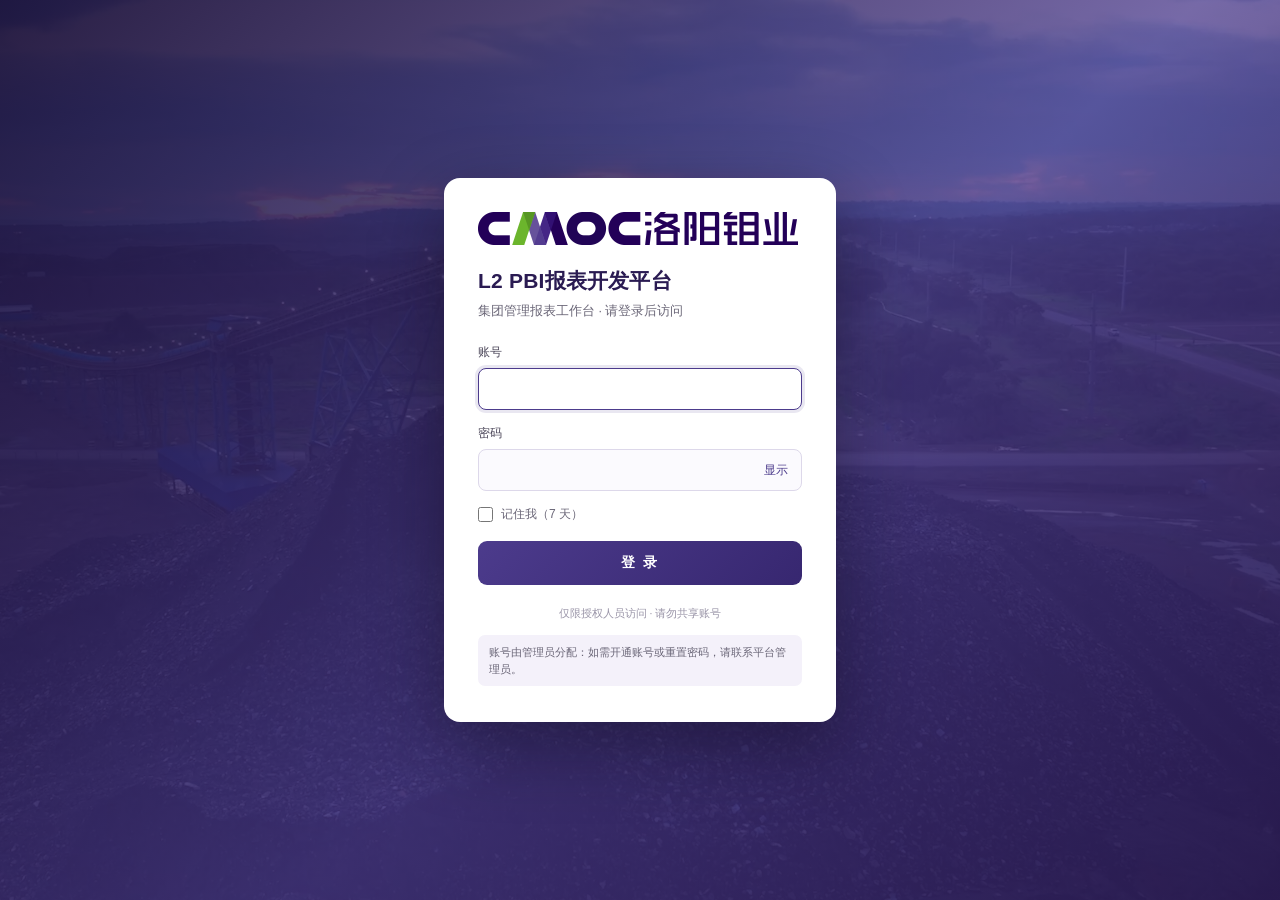
==== index.html @ a8f577a3 "chore: 切换报表工作区并刷新缓存版本" ====
﻿<!DOCTYPE html>
<html lang="zh-CN">
<head>
<meta charset="UTF-8">
<meta name="viewport" content="width=device-width, initial-scale=1.0">
<meta name="description" content="CMOC L2 集团管理报表 · 报表页 / 语义模型 / 指标映射数据平台">
<meta name="robots" content="noindex,nofollow">
<meta http-equiv="Cache-Control" content="no-cache">
<title>CMOC L2 PBI报表开发平台 · 工作台</title>
<script src="assets/auth.config.js?v=20261120a"></script>
<script src="assets/auth-guard.js?v=20261120a"></script>
<link rel="icon" href="data:image/svg+xml,%3Csvg xmlns='http://www.w3.org/2000/svg' viewBox='0 0 32 32'%3E%3Crect width='32' height='32' rx='7' fill='%234C3B8C'/%3E%3Ctext x='16' y='21' text-anchor='middle' font-family='Arial' font-size='13' font-weight='700' fill='white'%3EL2%3C/text%3E%3C/svg%3E">
<link rel="stylesheet" href="assets/style.css?v=20261120a">
</head>
<body>

<div class="shell">
  <aside class="sidebar" id="sidebar">
    <a class="sb-brand" href="#/" aria-label="返回工作台">
      <img class="sb-logo" src="assets/brand/cmoc-logo-white.png" alt="CMOC 洛阳钼业">
      <span class="sb-brand-sub">L2 PBI报表开发平台 · 财经数据中心</span>
    </a>
    <nav class="sb-nav" id="sbNav" aria-label="主导航"></nav>
    <div class="sb-foot">
      <span>02.PBIP · 03.映射</span>
      <span id="buildStamp">构建 —</span>
      <span class="sb-foot-note">纯静态 · 可离线浏览</span>
      <div class="sb-user">
        <span class="sb-user-name" id="currentUser">已登录</span>
        <button class="sb-logout" id="logoutBtn" type="button">退出登录</button>
        <div class="sb-user-links" id="userLinks" hidden>
          <a class="sb-user-link" id="accountLink" href="account.html">修改密码</a>
          <a class="sb-user-link" id="adminLink" href="admin.html" hidden>管理后台</a>
          <a class="sb-user-link" id="consoleLink" href="#" target="_blank" rel="noopener" hidden>账号维护</a>
        </div>
      </div>
    </div>
  </aside>

  <div class="workspace">
    <header class="topbar">
      <button class="icon-btn menu-btn" id="menuBtn" type="button" aria-label="打开导航">☰</button>
      <a class="topbar-brand" href="#/" aria-label="CMOC 洛阳钼业">
        <img src="assets/brand/cmoc-logo.png" alt="CMOC 洛阳钼业">
      </a>
      <div class="topbar-crumb" id="crumb">工作台</div>

      <div class="search" id="searchBox">
        <span class="search-icon" aria-hidden="true">⌕</span>
        <input id="searchInput" type="search" placeholder="搜索报表页、事实表、度量值…" autocomplete="off" aria-label="搜索">
        <kbd>/</kbd>
        <div class="search-results" id="searchResults" role="listbox"></div>
      </div>
    </header>

    <div class="protocol-hint" id="protocolHint" hidden>
      当前以 <b>file://</b> 打开，Power BI 嵌入登录可能失败。请运行 <b>start-service.cmd</b>，通过 <b>http://localhost:8765</b> 打开。
    </div>

    <main id="app"></main>
  </div>
</div>

<aside class="drawer" id="detailDrawer" aria-hidden="true"></aside>
<div class="drawer-backdrop" id="drawerBackdrop"></div>
<div class="mobile-backdrop" id="mobileBackdrop"></div>

<noscript>
  <div style="max-width:720px;margin:40px auto;padding:20px;background:#fff;border:1px solid #DDE4EC;border-radius:12px;font-family:Microsoft YaHei,sans-serif;">
    本工作台依赖 JavaScript 渲染导航与报表页，请在浏览器中启用 JavaScript 后刷新。
  </div>
</noscript>

<script src="assets/data.js?v=20261120a"></script>
<script src="assets/ui-spec.js?v=20261120a"></script>
<script src="assets/auth.js?v=20261120a"></script>
<script src="assets/ask-snapshot.js?v=20261120a"></script>
<script src="assets/chat-index.js?v=20261120a"></script>
<script src="assets/chat.js?v=20261120a"></script>
<script src="assets/app.js?v=20261120a"></script>
</body>
</html>
---- assets/style.css ----
/* CMOC L2 PBI报表开发平台 · 报表页 / 语义模型 / 指标映射工作台 */
:root {
  --sidebar: #2A1B52;
  --sidebar-2: #1B1038;
  --sidebar-text: #CBC5E3;
  --sidebar-muted: #8C82B0;
  --sidebar-line: rgba(255, 255, 255, .10);
  --bg: #F7F6FB;
  --surface: #FFFFFF;
  --primary: #4C3B8C;
  --primary-dark: #372770;
  --primary-soft: #EFEDF8;
  --ink: #1F1B2E;
  --muted: #6B6778;
  --line: #E5E1EF;
  --line-soft: #F0EDF7;
  --accent: #8D6A44;
  --good: #5B8C3A;
  --bad: #B42318;
  --warn: #9A6A1F;
  --radius: 10px;
  --shadow: 0 1px 2px rgba(42, 27, 82, .06), 0 10px 28px rgba(42, 27, 82, .08);
  --font: "Source Han Sans CN", "思源黑体", "Noto Sans SC", "Microsoft YaHei", "微软雅黑", "PingFang SC", sans-serif;
  --mono: ui-monospace, "Cascadia Mono", Consolas, "Courier New", monospace;
  --sidebar-w: 250px;
  --topbar-h: 54px;
  --detail-bar-h: 52px;
}

* { box-sizing: border-box; }
html { scroll-behavior: smooth; }
body {
  margin: 0; background: var(--bg); color: var(--ink);
  font-family: var(--font); font-size: 13.5px; line-height: 1.6;
  font-variant-numeric: tabular-nums; -webkit-font-smoothing: antialiased;
}
a { color: inherit; text-decoration: none; }
button { font: inherit; }
h1, h2, h3, h4, p, ul { margin: 0; }
ul { padding: 0; list-style: none; }
kbd { font-family: var(--mono); font-size: 10px; border: 1px solid currentColor; border-radius: 3px; padding: 0 4px; opacity: .7; }

/* ---------- 外壳 ---------- */
.shell { display: flex; min-height: 100vh; }
.sidebar {
  position: fixed; inset: 0 auto 0 0; z-index: 50;
  display: flex; flex-direction: column; width: var(--sidebar-w);
  background: linear-gradient(180deg, var(--sidebar), var(--sidebar-2));
  color: var(--sidebar-text); border-right: 1px solid rgba(255, 255, 255, .04);
}
.workspace { display: flex; flex-direction: column; flex: 1; min-width: 0; margin-left: var(--sidebar-w); min-height: 100vh; }

.sb-brand { display: flex; align-items: center; gap: 11px; height: 64px; padding: 0 18px; flex: 0 0 auto; border-bottom: 1px solid var(--sidebar-line); }
.sb-mark { display: grid; place-items: center; width: 34px; height: 34px; border-radius: 8px; background: var(--primary); color: #fff; font-size: 14px; font-weight: 800; letter-spacing: .5px; }
.sb-brand-text strong { display: block; font-size: 14.5px; color: #fff; letter-spacing: .5px; line-height: 1.25; }
.sb-brand-text small { display: block; font-size: 10px; color: var(--sidebar-muted); letter-spacing: .4px; }
.sb-nav { flex: 1; overflow-y: auto; padding: 10px 10px 18px; }
.sb-nav::-webkit-scrollbar { width: 6px; }
.sb-nav::-webkit-scrollbar-thumb { background: rgba(255, 255, 255, .12); border-radius: 3px; }

.sb-item { display: flex; align-items: center; gap: 9px; padding: 9px 12px; border-radius: 7px; color: var(--sidebar-text); font-size: 12.5px; transition: background .16s, color .16s; }
.sb-item:hover { background: rgba(255, 255, 255, .06); color: #fff; }
.sb-item.active { background: rgba(15, 108, 189, .22); color: #fff; box-shadow: inset 3px 0 0 #4FA3E8; }
.sb-label { padding: 12px 12px 4px; font-size: 9.5px; letter-spacing: 1.4px; font-weight: 700; color: #526C85; text-transform: uppercase; }
.sb-divider { height: 1px; margin: 12px 10px; background: var(--sidebar-line); }

.sb-group { margin-top: 1px; }
.sb-group-row { display: flex; align-items: center; border-radius: 7px; }
.sb-group-row:hover, .sb-group.open .sb-group-row { background: rgba(255, 255, 255, .05); }
.sb-group-head { display: flex; align-items: center; gap: 8px; flex: 1; min-width: 0; padding: 9px 12px; color: var(--sidebar-text); font-size: 12.5px; }
.sb-group-head:hover { color: #fff; }
.sb-group-head.active { color: #fff; font-weight: 600; }
.sb-group-head.active .sb-name { color: #fff; }
.sb-name { flex: 1; min-width: 0; overflow: hidden; text-overflow: ellipsis; white-space: nowrap; }
.sb-count { font-size: 10px; color: var(--sidebar-muted); background: rgba(255, 255, 255, .07); border-radius: 9px; padding: 0 6px; }
.sb-chev { width: 30px; height: 34px; flex: 0 0 auto; border: 0; background: transparent; color: var(--sidebar-muted); font-size: 15px; line-height: 1; cursor: pointer; border-radius: 5px; transition: transform .18s, color .18s; }
.sb-chev:hover { color: #fff; background: rgba(255, 255, 255, .08); }
.sb-group.open .sb-chev { transform: rotate(90deg); color: #9ED0FF; }
.sb-sub { display: none; padding: 2px 0 6px; }
.sb-group.open .sb-sub { display: block; }
.sb-sub-item { display: block; margin-left: 14px; padding: 6px 10px 6px 12px; border-left: 2px solid transparent; border-radius: 0 5px 5px 0; font-size: 11.5px; color: #8FA8BF; transition: background .16s, color .16s, border-color .16s; }
.sb-sub-item:hover { color: #fff; background: rgba(255, 255, 255, .04); }
.sb-sub-item.active { color: #fff; border-left-color: #4FA3E8; background: rgba(15, 108, 189, .14); }
.sb-foot { flex: 0 0 auto; display: flex; flex-direction: column; gap: 2px; padding: 13px 18px; border-top: 1px solid var(--sidebar-line); font-size: 10px; color: var(--sidebar-muted); }
.sb-foot-note { color: #526C85; }
.sb-user { display: flex; align-items: center; gap: 8px; flex-wrap: wrap; margin-top: 9px; padding-top: 9px; border-top: 1px solid var(--sidebar-line); }
.sb-user-name { flex: 1; min-width: 0; overflow: hidden; text-overflow: ellipsis; white-space: nowrap; color: var(--sidebar-text); font-size: 10.5px; }
.sb-logout { flex: 0 0 auto; border: 1px solid rgba(255, 255, 255, .16); background: transparent; color: var(--sidebar-text); font-size: 10px; padding: 3px 8px; border-radius: 5px; cursor: pointer; }
.sb-logout:hover { background: rgba(255, 255, 255, .08); color: #fff; }
.sb-user-links { display: flex; gap: 6px; width: 100%; margin-top: 6px; }
.sb-user-link { flex: 1; text-align: center; border: 1px solid rgba(255, 255, 255, .16); background: transparent; color: var(--sidebar-text); font-size: 10px; padding: 3px 6px; border-radius: 5px; text-decoration: none; }
.sb-user-link:hover { background: rgba(255, 255, 255, .08); color: #fff; }
.sb-user-links[hidden], .sb-user-link[hidden] { display: none; }

/* ---------- 顶栏 ---------- */
.topbar { position: sticky; top: 0; z-index: 40; display: flex; align-items: center; gap: 14px; height: var(--topbar-h); padding: 0 24px; background: rgba(255, 255, 255, .94); backdrop-filter: blur(10px); border-bottom: 1px solid var(--line); }
.topbar-crumb { display: flex; align-items: center; gap: 7px; min-width: 0; font-size: 12.5px; color: var(--muted); white-space: nowrap; overflow: hidden; text-overflow: ellipsis; }
.topbar-crumb a:hover { color: var(--primary); }
.topbar-crumb .crumb-sep { color: #B9C4D0; }
.topbar-crumb b { color: var(--ink); font-weight: 600; }
.icon-btn { display: inline-flex; align-items: center; justify-content: center; width: 32px; height: 32px; border: 1px solid transparent; border-radius: 7px; background: transparent; color: var(--ink); cursor: pointer; font-size: 15px; }
.icon-btn:hover { background: #F0F4F9; border-color: var(--line); }
.menu-btn { display: none; }

.search { position: relative; width: 320px; flex: 0 1 320px; margin-left: auto; }
.search input { width: 100%; height: 34px; border: 1px solid var(--line); border-radius: 7px; background: #fff; color: var(--ink); padding: 0 34px 0 32px; font-size: 12.5px; outline: none; transition: border-color .16s, box-shadow .16s; }
.search input::placeholder { color: #9AA8B6; }
.search input:focus { border-color: #9DC4E8; box-shadow: 0 0 0 3px rgba(15, 108, 189, .10); }
.search-icon { position: absolute; left: 11px; top: 50%; transform: translateY(-50%); color: #8FA0B2; font-size: 13px; pointer-events: none; }
.search kbd { position: absolute; right: 9px; top: 50%; transform: translateY(-50%); color: #9AA8B6; }
.search-results { position: absolute; top: 40px; left: 0; right: 0; display: none; background: #fff; border: 1px solid var(--line); border-radius: 9px; box-shadow: 0 18px 40px rgba(10, 30, 60, .18); overflow: hidden; z-index: 80; }
.search-results.open { display: block; }
.sr-item { display: flex; align-items: center; gap: 9px; width: 100%; padding: 9px 12px; border: 0; border-bottom: 1px solid var(--line-soft); background: #fff; text-align: left; cursor: pointer; }
.sr-item:last-child { border-bottom: 0; }
.sr-item:hover, .sr-item:focus { background: #F2F7FC; outline: none; }
.sr-item .sr-name { font-size: 12.5px; font-weight: 600; min-width: 0; overflow: hidden; text-overflow: ellipsis; white-space: nowrap; }
.sr-item .sr-kind { margin-left: auto; flex: 0 0 auto; font-size: 10px; color: var(--muted); background: #F3F6FA; border-radius: 3px; padding: 0 5px; }
.sr-empty { padding: 12px; font-size: 12px; color: var(--muted); }

/* ---------- 通用 ---------- */
main { flex: 1; width: 100%; max-width: 1600px; margin: 0 auto; padding: 24px 28px 56px; }
.page-head { display: flex; align-items: flex-end; justify-content: space-between; gap: 20px; flex-wrap: wrap; }
.page-kicker { font-size: 10.5px; letter-spacing: 2px; font-weight: 700; color: var(--primary); }
.page-head h1 { font-size: 26px; letter-spacing: .4px; margin: 6px 0 5px; }
.page-head p { max-width: 820px; color: var(--muted); font-size: 12.5px; }
.head-actions { display: flex; gap: 8px; flex-wrap: wrap; }
.section { margin-top: 28px; }
#model-measures { scroll-margin-top: 92px; }
.section-head { display: flex; align-items: flex-end; justify-content: space-between; gap: 14px; margin-bottom: 12px; }
.section-head h2 { font-size: 16px; letter-spacing: .3px; }
.section-head p { margin-top: 2px; color: var(--muted); font-size: 11.5px; }
.section-link { font-size: 12px; color: var(--primary); font-weight: 600; }
.section-link:hover { text-decoration: underline; }

.btn { display: inline-flex; align-items: center; justify-content: center; gap: 6px; height: 34px; padding: 0 13px; border: 1px solid var(--line); border-radius: 7px; background: #fff; color: var(--ink); font-size: 12.5px; cursor: pointer; transition: border-color .16s, background .16s, color .16s; white-space: nowrap; }
.btn:hover { border-color: #9DC4E8; color: var(--primary); }
.btn.primary { background: var(--primary); border-color: var(--primary); color: #fff; }
.btn.primary:hover { background: var(--primary-dark); border-color: var(--primary-dark); color: #fff; }
.btn.small { height: 28px; padding: 0 10px; font-size: 11.5px; }
.icon-btn:focus-visible, .btn:focus-visible, .seg button:focus-visible, .sb-chev:focus-visible, summary:focus-visible { outline: 2px solid #7FB4E4; outline-offset: 1px; }

.code { display: inline-block; font-family: var(--mono); font-size: 10.5px; font-weight: 700; letter-spacing: .2px; color: var(--primary); background: var(--primary-soft); border-radius: 4px; padding: 1px 7px; white-space: nowrap; }
.chips { display: flex; flex-wrap: wrap; gap: 5px; align-items: center; }
.chip { font-size: 10px; color: #41566B; background: #F3F6FA; border: 1px solid #E3EAF2; border-radius: 4px; padding: 1px 6px; }
.chip.src { background: #EEF7EF; border-color: #CFE5D2; color: #1F6E3A; }
.badges { display: flex; gap: 4px; flex-wrap: wrap; }
.badge { font-size: 9px; font-weight: 700; letter-spacing: .3px; padding: 1px 5px; border-radius: 3px; }
.badge.html { background: #E8F1FA; color: #0F6CBD; }
.badge.pbip { background: #E6F6EE; color: #047857; }
.badge.muted { background: #F3F6FA; color: #5F6B6D; }

.status-dot { display: inline-flex; align-items: center; gap: 5px; max-width: 100%; overflow: hidden; white-space: nowrap; text-overflow: ellipsis; font-size: 10.5px; color: var(--muted); }
.status-dot::before { content: ""; width: 6px; height: 6px; border-radius: 50%; background: #94A3B8; flex: 0 0 auto; }
.status-dot.st-real::before { background: var(--good); }
.status-dot.st-empty::before { background: #94A3B8; }
.hint { margin-top: 14px; padding: 9px 13px; font-size: 11.5px; color: #7A5C00; background: #FFF8EC; border: 1px solid #F0DFC0; border-radius: 8px; }
.protocol-hint { padding: 8px 24px; font-size: 11.5px; color: #7A5C00; background: #FFF8EC; border-bottom: 1px solid #F0DFC0; }
.protocol-hint[hidden] { display: none; }
.empty-state { padding: 60px 20px; text-align: center; color: var(--muted); }
.empty-state a { color: var(--primary); font-weight: 600; }

/* ---------- 首页 ---------- */
.hero-report { position: relative; display: flex; align-items: flex-end; min-height: 264px; margin-top: 18px; border-radius: 14px; overflow: hidden; background: #0B1F33; box-shadow: var(--shadow); }
.hero-bg { position: absolute; inset: 0; width: 100%; height: 100%; object-fit: cover; object-position: center top; filter: blur(1px) saturate(.85); transform: scale(1.02); }
.hero-overlay { position: absolute; inset: 0; background: linear-gradient(90deg, rgba(8, 26, 45, .97) 0%, rgba(8, 26, 45, .90) 46%, rgba(8, 26, 45, .60) 100%); }
.hero-inner { position: relative; z-index: 1; max-width: 760px; padding: 28px 30px; color: #fff; }
.hero-inner .page-kicker { color: #9ED0FF; }
.hero-inner h1 { font-size: 34px; letter-spacing: .5px; margin: 8px 0 6px; }
.hero-inner p { font-size: 12.5px; color: #CFE2F5; }
.hero-actions { display: flex; gap: 8px; margin-top: 16px; flex-wrap: wrap; }
.hero-actions .btn { background: rgba(255, 255, 255, .10); border-color: rgba(255, 255, 255, .26); color: #fff; }
.hero-actions .btn:hover { background: rgba(255, 255, 255, .18); color: #fff; }
.hero-actions .btn.primary { background: var(--primary); border-color: var(--primary); }
.hero-meta { position: relative; z-index: 1; margin-left: auto; padding: 0 30px 26px; color: #A9C9E8; font-size: 11px; text-align: right; line-height: 1.9; }

.kpi-strip { display: grid; grid-template-columns: repeat(4, 1fr); gap: 12px; margin-top: 18px; }
.kpi-card { display: flex; align-items: baseline; gap: 9px; padding: 14px 16px; background: #fff; border: 1px solid var(--line); border-radius: var(--radius); }
.kpi-card b { font-size: 26px; line-height: 1; letter-spacing: .3px; }
.kpi-card span { font-size: 11.5px; color: var(--muted); }
.kpi-card small { margin-left: auto; font-size: 10px; color: #9AA8B6; }

.group-block { margin-top: 18px; }
.group-block h3 { display: flex; align-items: baseline; gap: 8px; font-size: 13px; margin-bottom: 10px; }
.group-block h3 span { font-size: 10.5px; color: var(--muted); font-weight: 400; }
.report-grid { display: grid; grid-template-columns: repeat(4, 1fr); gap: 12px; }
.report-card { display: flex; flex-direction: column; overflow: hidden; background: #fff; border: 1px solid var(--line); border-radius: 11px; transition: transform .18s, box-shadow .18s, border-color .18s; }
.report-card:hover { transform: translateY(-2px); box-shadow: var(--shadow); border-color: #9DC4E8; }
.rc-thumb { position: relative; aspect-ratio: 16 / 9; overflow: hidden; background: #EEF2F7; border-bottom: 1px solid var(--line-soft); }
.rc-thumb img { display: block; width: 100%; height: 100%; object-fit: cover; object-position: top center; }
.rc-badge { position: absolute; right: 8px; bottom: 8px; padding: 1px 6px; font-size: 9.5px; color: #fff; background: rgba(11, 31, 51, .78); border-radius: 4px; }
.rc-badge.svc { left: 8px; right: auto; background: rgba(15, 108, 189, .92); }
.rc-badge.pbip { left: 8px; right: auto; background: rgba(95, 107, 109, .85); }

/* 有在线报表的页面：不再截图，用在线入口卡代替缩略图 */
.rc-thumb.is-online {
  position: relative;
  background: radial-gradient(120% 150% at 18% 0%, #5B4A9E 0%, #3A2A70 48%, #241A45 100%);
}
.rc-thumb.is-online::before {
  content: ""; position: absolute; inset: 0; pointer-events: none;
  background-image:
    linear-gradient(rgba(255, 255, 255, .055) 1px, transparent 1px),
    linear-gradient(90deg, rgba(255, 255, 255, .055) 1px, transparent 1px);
  background-size: 26px 26px;
}
.rc-online {
  position: relative; z-index: 1; height: 100%; padding: 8px;
  display: flex; flex-direction: column; align-items: center; justify-content: center; gap: 5px;
  color: #fff; text-align: center;
}
.rc-online-icon {
  width: 34px; height: 34px; margin-bottom: 1px;
  display: grid; place-items: center; border-radius: 50%;
  font-size: 13px; line-height: 1; color: #B9E28C;
  background: rgba(131, 181, 82, .16);
  border: 1px solid rgba(131, 181, 82, .55);
  box-shadow: 0 0 0 6px rgba(131, 181, 82, .06);
}
.rc-online b { font-size: 12.5px; font-weight: 600; letter-spacing: .1em; }
.rc-online small { font-size: 9.5px; letter-spacing: .08em; color: rgba(255, 255, 255, .62); }
.report-card.is-online:hover { border-color: #8E7BCB; }
.rc-body { padding: 11px 13px 13px; }
.rc-body h3 { font-size: 13.5px; line-height: 1.4; margin: 5px 0 4px; }
.rc-meta { font-size: 10.5px; color: var(--muted); }

.two-col { display: grid; grid-template-columns: 1.25fr 1fr; gap: 14px; margin-top: 14px; }
.two-col > * { min-width: 0; }
.panel { padding: 16px 18px; background: #fff; border: 1px solid var(--line); border-radius: 12px; }
.panel h3 { margin-bottom: 8px; font-size: 12px; letter-spacing: .8px; color: var(--muted); }
.mini-list { display: flex; flex-direction: column; }
.mini-row { display: flex; align-items: center; gap: 9px; padding: 7px 0; border-bottom: 1px dashed var(--line-soft); font-size: 12px; }
.mini-row:last-child { border-bottom: 0; }
.mini-row:hover { color: var(--primary); }
.mini-name { flex: 1; min-width: 0; overflow: hidden; text-overflow: ellipsis; white-space: nowrap; }
.mini-arrow { color: #B9C4D0; }

/* ---------- 报表页详情 ---------- */
main.detail-mode { padding: 0; max-width: none; height: calc(100vh - var(--topbar-h)); display: flex; flex-direction: column; overflow: hidden; }
.detail-bar { display: flex; align-items: center; gap: 12px; flex: 0 0 auto; padding: 9px 16px; background: #fff; border-bottom: 1px solid var(--line); flex-wrap: wrap; }
.db-back { display: inline-flex; align-items: center; justify-content: center; width: 30px; height: 30px; border: 1px solid var(--line); border-radius: 7px; background: #fff; color: var(--ink); cursor: pointer; font-size: 14px; }
.db-back:hover { border-color: #9DC4E8; color: var(--primary); }
.db-title { display: flex; align-items: center; gap: 9px; min-width: 0; flex-wrap: wrap; }
.db-title h1 { font-size: 16px; letter-spacing: .2px; white-space: nowrap; }
.db-meta { display: flex; align-items: center; gap: 6px; font-size: 10.5px; color: var(--muted); }
.db-meta .sep { color: #C9D4E0; }
.db-actions { display: flex; align-items: center; gap: 7px; margin-left: auto; flex-wrap: wrap; }
.seg { display: flex; padding: 2px; background: #EDF1F6; border-radius: 6px; }
.seg button { border: 0; background: transparent; padding: 4px 11px; font-size: 11.5px; color: var(--muted); border-radius: 4px; cursor: pointer; }
.seg button.on { background: #fff; color: var(--primary); font-weight: 700; box-shadow: 0 1px 2px rgba(0, 0, 0, .08); }
.report-view { flex: 1; min-height: 0; overflow: auto; padding: 18px; background: #DCE3EB; display: flex; align-items: flex-start; justify-content: center; position: relative; }
.report-shot { display: block; max-width: 100%; height: auto; background: #fff; border-radius: 3px; box-shadow: 0 10px 34px rgba(10, 30, 60, .20); }
.report-note { padding: 40px; color: var(--muted); text-align: center; }
.service-frame { display: block; width: 100%; height: 100%; border: 0; background: #fff; }
.report-view.service-mode { display: block; padding: 0; background: #0B1F33; }
.report-view.service-mode .report-shot { display: none; }
.report-view:not(.service-mode) .service-frame { display: none; }
.report-loading { position: absolute; inset: 0; z-index: 2; display: flex; flex-direction: column; align-items: center; justify-content: center; gap: 9px; padding: 20px; background: var(--bg); color: var(--muted); font-size: 12.5px; text-align: center; }
.report-loading b { color: var(--ink); font-size: 13.5px; }
.spinner { width: 26px; height: 26px; border: 2.5px solid var(--line); border-top-color: var(--primary); border-radius: 50%; animation: l2spin .8s linear infinite; }
@keyframes l2spin { to { transform: rotate(360deg); } }
.report-timeout { position: absolute; z-index: 3; left: 50%; top: 16px; transform: translateX(-50%); display: flex; align-items: center; gap: 10px; max-width: calc(100% - 32px); padding: 9px 12px; background: #fff; border: 1px solid var(--line); border-radius: 10px; box-shadow: var(--shadow); color: var(--muted); font-size: 11.5px; }
.report-timeout b { color: var(--ink); white-space: nowrap; }
.report-timeout span { line-height: 1.45; }
.report-help {
  position: absolute; z-index: 4; top: 16px; right: 16px; width: min(470px, calc(100% - 32px));
  max-height: calc(100% - 32px); overflow: auto; padding: 14px 16px;
  background: #fff; border: 1px solid var(--line); border-radius: 12px;
  box-shadow: 0 18px 44px rgba(10, 30, 60, .22); font-size: 12px; line-height: 1.75; color: #33415C;
}
.report-help-head { display: flex; align-items: center; justify-content: space-between; gap: 10px; margin-bottom: 6px; }
.report-help-head b { font-size: 13px; color: var(--ink); }
.report-help-list { margin: 0; padding-left: 18px; list-style: decimal; }
.report-help-list li { margin-bottom: 6px; }
.report-help code { font-family: var(--mono); font-size: 10.5px; background: var(--primary-soft); border-radius: 4px; padding: 1px 5px; word-break: break-all; }
.report-help-foot { margin-top: 10px; padding-top: 8px; border-top: 1px solid var(--line-soft); font-size: 11px; color: var(--muted); }
.btn.on { border-color: var(--primary); color: var(--primary); background: var(--primary-soft); }
[hidden] { display: none !important; }

/* ---------- 语义模型 ---------- */
.model-summary { display: grid; grid-template-columns: repeat(4, 1fr); gap: 12px; margin-top: 14px; }
.ms-card { padding: 14px 16px; background: #fff; border: 1px solid var(--line); border-radius: 10px; }
.ms-card b { display: block; font-size: 24px; line-height: 1.15; }
.ms-card span { font-size: 11px; color: var(--muted); }
.list-card { margin-top: 14px; background: #fff; border: 1px solid var(--line); border-radius: 12px; overflow: hidden; }
.list-head { display: grid; align-items: center; gap: 12px; padding: 9px 16px; grid-template-columns: 86px minmax(200px, 1.7fr) 64px 64px 130px 56px 18px; background: #F8FAFD; border-bottom: 1px solid var(--line); font-size: 10px; letter-spacing: .7px; color: var(--muted); }
.model-row { display: grid; align-items: center; gap: 12px; padding: 9px 16px; grid-template-columns: 86px minmax(200px, 1.7fr) 64px 64px 130px 56px 18px; border-bottom: 1px solid var(--line-soft); font-size: 12.5px; transition: background .14s; }
.model-row:last-child { border-bottom: 0; }
.model-row:hover { background: #F5F9FD; }
.mr-code { font-family: var(--mono); font-size: 10.5px; font-weight: 700; color: var(--primary); }
.mr-name { font-weight: 600; min-width: 0; overflow: hidden; text-overflow: ellipsis; white-space: nowrap; }
.mr-num { font-size: 11px; color: var(--muted); text-align: right; }
.mr-src, .mr-pages { font-size: 10.5px; color: var(--muted); }
.mr-arrow { color: #B9C4D0; text-align: right; }
.model-row:hover .mr-arrow { color: var(--primary); }

.table-wrap { overflow-x: auto; margin-top: 12px; border: 1px solid var(--line); border-radius: 10px; background: #fff; }
.data-table { width: 100%; border-collapse: collapse; font-size: 12px; }
.data-table th { padding: 8px 10px; text-align: left; white-space: nowrap; background: #F8FAFD; color: var(--muted); font-size: 10px; letter-spacing: .5px; border-bottom: 1px solid var(--line); }
.data-table td { padding: 7px 10px; border-bottom: 1px solid var(--line-soft); vertical-align: top; }
.data-table tr:last-child td { border-bottom: 0; }
.data-table .mono { font-family: var(--mono); font-size: 10.5px; }
.data-table .muted { color: var(--muted); }

/* 加工过程：摘要 + 折叠 M 代码 */
.process-grid { display: grid; grid-template-columns: 1fr 1.15fr; align-items: start; gap: 14px; margin-top: 12px; }
.process-card { padding: 15px 17px; background: #fff; border: 1px solid var(--line); border-radius: 11px; }
.process-card h3 { font-size: 12px; letter-spacing: .6px; color: var(--muted); margin-bottom: 10px; }
.process-card h3.process-sub { margin-top: 14px; }
.process-meta { display: grid; grid-template-columns: auto 1fr; gap: 6px 12px; font-size: 12px; }
.process-meta dt { color: var(--muted); white-space: nowrap; }
.process-meta dd { color: var(--ink); word-break: break-word; }
.process-notes, .process-steps { margin: 0; padding-left: 18px; font-size: 12px; line-height: 1.65; color: #3D4653; }
.process-notes li, .process-steps li { margin-bottom: 4px; }
.process-notes { margin-top: 10px; }
.process-steps b { display: block; font-size: 11.5px; color: var(--primary); font-weight: 600; }
.process-steps span { display: block; color: var(--muted); font-size: 11.5px; }
.mcode-block { margin-top: 12px; background: #fff; border: 1px solid var(--line); border-radius: 11px; overflow: hidden; }
.mcode-block summary { display: flex; align-items: center; gap: 10px; padding: 12px 16px; font-size: 12.5px; font-weight: 600; cursor: pointer; list-style: none; }
.mcode-block summary::-webkit-details-marker { display: none; }
.mcode-block summary .mcode-meta { margin-left: auto; font-size: 10.5px; font-weight: 400; color: var(--muted); }
.mcode-block summary .chev { color: #B9C4D0; font-size: 11px; }
.mcode-block[open] summary .chev { transform: rotate(90deg); }
.mcode-actions { padding: 0 16px 10px; }
.mcode { margin: 0; padding: 14px 16px; max-height: 460px; overflow: auto; background: #F7F6FB; border-top: 1px solid var(--line-soft); color: #2F3440; font-family: var(--mono); font-size: 11px; line-height: 1.55; white-space: pre; }

.measure-group { margin-top: 18px; }
.measure-group h3 { display: flex; align-items: baseline; gap: 8px; font-size: 13px; margin-bottom: 8px; }
.measure-group h3 span { font-size: 10.5px; color: var(--muted); font-weight: 400; }
.measure-item { margin-bottom: 7px; background: #fff; border: 1px solid var(--line); border-radius: 8px; overflow: hidden; }
.measure-item summary { display: flex; align-items: center; gap: 10px; padding: 9px 12px; font-size: 12.5px; cursor: pointer; list-style: none; }
.measure-item summary::-webkit-details-marker { display: none; }
.measure-item summary b { font-weight: 600; }
.measure-item summary .fmt { margin-left: auto; font-size: 9.5px; color: var(--accent); background: #F8EDE5; border-radius: 3px; padding: 1px 5px; }
.measure-item summary .chev { color: #B9C4D0; font-size: 11px; }
.measure-item[open] summary .chev { transform: rotate(90deg); }
.measure-body { padding: 0 12px 12px; }
.measure-desc { margin-bottom: 6px; font-size: 11.5px; color: var(--muted); }
.expr { margin: 0; padding: 10px 12px; max-height: 280px; overflow: auto; background: #0F1D2E; color: #D7E6F5; border-radius: 7px; font-family: var(--mono); font-size: 11px; line-height: 1.65; white-space: pre-wrap; word-break: break-word; }

.rel-row { display: flex; align-items: center; gap: 8px; padding: 6px 0; border-bottom: 1px dashed var(--line-soft); font-size: 11.5px; flex-wrap: wrap; }
.rel-row:last-child { border-bottom: 0; }
.rel-from, .rel-to { font-family: var(--mono); font-size: 10.5px; }
.rel-arrow { color: var(--primary); }
.param-grid { display: grid; grid-template-columns: repeat(2, 1fr); gap: 10px; margin-top: 10px; }
.param-card { padding: 10px 12px; background: #F8FAFD; border: 1px solid #E7EDF4; border-radius: 8px; }
.param-card b { display: block; font-size: 12px; }
.param-card code { display: block; margin-top: 3px; font-family: var(--mono); font-size: 10.5px; color: var(--primary); word-break: break-all; }
.param-card span { display: block; margin-top: 3px; font-size: 10.5px; color: var(--muted); }

/* ---------- 指标映射 ---------- */
.mapping-item { margin-bottom: 8px; background: #fff; border: 1px solid var(--line); border-radius: 9px; overflow: hidden; }
.mapping-item summary { display: flex; align-items: center; gap: 10px; padding: 10px 13px; cursor: pointer; list-style: none; font-size: 12.5px; }
.mapping-item summary::-webkit-details-marker { display: none; }
.mapping-item summary .mm-count { margin-left: auto; font-size: 10.5px; color: var(--muted); }
.mapping-body { padding: 0 13px 13px; }
.sheet-card { margin-top: 8px; padding: 9px 11px; border: 1px solid var(--line-soft); border-radius: 7px; }
.sheet-card h4 { font-size: 12px; margin: 0 0 2px; }
.sheet-meta { font-size: 10.5px; color: var(--muted); margin-bottom: 6px; }
.sample-table { width: 100%; border-collapse: collapse; font-size: 10.5px; }
.sample-table td, .sample-table th { padding: 3px 6px; border-bottom: 1px solid var(--line-soft); text-align: left; }
.sample-table th { color: var(--muted); font-weight: 500; background: #F8FAFD; }

/* ---------- 交付成果 ---------- */
.deliver-list { display: flex; flex-direction: column; margin-top: 14px; background: #fff; border: 1px solid var(--line); border-radius: 12px; overflow: hidden; }
.deliver-item { display: grid; align-items: center; gap: 14px; padding: 11px 16px; grid-template-columns: 38px 1fr minmax(200px, 1.5fr) 126px 28px; border-bottom: 1px solid var(--line-soft); transition: background .14s; }
.deliver-item:last-child { border-bottom: 0; }
.deliver-item:hover { background: #F5F9FD; }
.di-icon { display: grid; place-items: center; width: 34px; height: 34px; border-radius: 8px; background: #F8EDE5; color: #9A5427; font-size: 9.5px; font-weight: 800; }
.di-name { font-weight: 600; font-size: 12.5px; }
.di-name small { display: block; font-size: 10px; color: var(--muted); font-weight: 400; }
.di-path { font-family: var(--mono); font-size: 10px; color: var(--muted); word-break: break-all; }
.di-meta { font-size: 10.5px; color: var(--muted); white-space: nowrap; }
.di-arrow { color: #B9C4D0; text-align: right; }
.deliver-item:hover .di-arrow { color: var(--primary); }
.pbip-panel, .pbix-panel { margin-top: 18px; padding: 22px; background: #fff; border: 1px solid var(--line); border-radius: 12px; }
.pbip-panel h2, .pbix-panel h2 { font-size: 18px; margin-top: 4px; }
.pbip-stats { display: grid; grid-template-columns: repeat(4, 1fr); gap: 12px; margin: 16px 0; }
.pbip-stat { padding: 12px 14px; background: #F7F9FC; border: 1px solid #E7EDF4; border-radius: 9px; }
.pbip-stat b { display: block; font-size: 22px; line-height: 1.2; }
.pbip-stat span { font-size: 11px; color: var(--muted); }
.kv-block { display: grid; grid-template-columns: 92px 1fr; gap: 6px 14px; font-size: 12px; }
.kv-block dt { color: var(--muted); }
.kv-block dd { margin: 0; }
.path { display: inline-block; font-family: var(--mono); font-size: 10.5px; color: var(--muted); word-break: break-all; background: #F5F7FA; border: 1px solid #E6EBF1; border-radius: 5px; padding: 3px 7px; }
.pbip-list { display: flex; flex-wrap: wrap; gap: 6px; margin-top: 8px; }
.pbip-list span { font-size: 11px; color: #33415C; background: #F3F6FA; border: 1px solid #E3EAF2; border-radius: 5px; padding: 2px 8px; }

/* ---------- 抽屉 ---------- */
.drawer { position: fixed; top: var(--drawer-top, calc(var(--topbar-h) + var(--detail-bar-h))); right: 0; bottom: 0; z-index: 55; display: flex; flex-direction: column; width: 390px; max-width: 100%; background: #fff; border-left: 1px solid var(--line); box-shadow: -14px 0 40px rgba(10, 30, 60, .12); transform: translateX(102%); transition: transform .22s ease; }
body.drawer-open .drawer { transform: none; }
.drawer-head { display: flex; align-items: center; justify-content: space-between; gap: 10px; flex: 0 0 auto; padding: 13px 18px; border-bottom: 1px solid var(--line); }
.drawer-head h2 { font-size: 13px; letter-spacing: .4px; }
.drawer-head .code { margin-left: 4px; }
.drawer-body { flex: 1; overflow-y: auto; padding: 2px 18px 28px; }
.drawer-body section { padding: 13px 0; border-bottom: 1px solid var(--line-soft); }
.drawer-body section:last-child { border-bottom: 0; }
.drawer-body h3 { font-size: 10px; letter-spacing: 1.2px; color: var(--primary); margin-bottom: 5px; }
.drawer-body p { font-size: 12px; line-height: 1.8; color: #33415C; }
.drawer-meta { display: grid; grid-template-columns: 78px 1fr; gap: 6px 10px; font-size: 11.5px; }
.drawer-meta dt { color: var(--muted); }
.drawer-meta dd { margin: 0; }
.deliver-row { display: flex; align-items: center; gap: 8px; padding: 6px 0; font-size: 11.5px; border-bottom: 1px dashed var(--line-soft); }
.deliver-row:last-child { border-bottom: 0; }
.deliver-row .dr-name { flex: 1; min-width: 0; overflow: hidden; text-overflow: ellipsis; white-space: nowrap; }
.deliver-row a { color: var(--primary); font-weight: 600; white-space: nowrap; }
.deliver-row a:hover { text-decoration: underline; }
.drawer-backdrop { position: fixed; inset: var(--drawer-top, calc(var(--topbar-h) + var(--detail-bar-h))) 0 0 0; z-index: 54; background: rgba(11, 31, 51, .26); opacity: 0; pointer-events: none; transition: opacity .2s; }
body.drawer-open .drawer-backdrop { opacity: 1; pointer-events: auto; }

/* ---------- 移动端 ---------- */
.mobile-backdrop { position: fixed; inset: 0; z-index: 45; background: rgba(11, 31, 51, .38); opacity: 0; pointer-events: none; transition: opacity .2s; }
body.nav-open .mobile-backdrop { opacity: 1; pointer-events: auto; }

@media (max-width: 1400px) {
  .report-grid { grid-template-columns: repeat(3, 1fr); }
}
@media (max-width: 1180px) {
  .report-grid { grid-template-columns: repeat(2, 1fr); }
  .two-col { grid-template-columns: 1fr; }
  .model-row, .list-head { grid-template-columns: 82px minmax(180px, 1.5fr) 60px 60px 18px; }
  .mr-src, .mr-pages, .list-head span:nth-child(5), .list-head span:nth-child(6) { display: none; }
  .db-meta { display: none; }
}
@media (max-width: 980px) {
  .sidebar { transform: translateX(-102%); transition: transform .22s ease; width: 270px; }
  body.nav-open .sidebar { transform: none; }
  .workspace { margin-left: 0; }
  .menu-btn { display: inline-flex; }
  .search { width: 240px; flex: 0 1 240px; }
  .process-grid { grid-template-columns: 1fr; }
  .kpi-strip { grid-template-columns: repeat(2, 1fr); }
}
@media (max-width: 720px) {
  .topbar { padding: 0 14px; gap: 10px; }
  .topbar-crumb { display: none; }
  .topbar-period { display: none; }
  .search { flex: 1; width: auto; }
  main { padding: 18px 16px 44px; }
  .page-head h1 { font-size: 22px; }
  .hero-report { min-height: 300px; }
  .hero-inner { padding: 22px 18px; }
  .hero-inner h1 { font-size: 28px; }
  .hero-meta { display: none; }
  .kpi-card { padding: 12px 14px; }
  .kpi-card b { font-size: 22px; }
  .report-grid { grid-template-columns: 1fr; }
  .model-summary { grid-template-columns: repeat(2, 1fr); }
  .model-row, .list-head { grid-template-columns: 72px 1fr 18px; gap: 8px; }
  .mr-num, .mr-src, .mr-pages, .list-head { display: none; }
  .param-grid { grid-template-columns: 1fr; }
  .report-view { padding: 8px; }
  .detail-bar { padding: 8px 12px; }
  .db-title h1 { font-size: 14.5px; }
  .db-actions { gap: 5px; }
  .drawer { width: 100%; top: var(--topbar-h); }
  .drawer-backdrop { inset: var(--topbar-h) 0 0 0; }
  .pbip-stats { grid-template-columns: repeat(2, 1fr); }
  .deliver-item { grid-template-columns: 34px 1fr 24px; gap: 10px; }
  .deliver-item .di-path, .deliver-item .di-meta { display: none; }
  .kv-block { grid-template-columns: 1fr; gap: 2px 0; }
  .kv-block dt { margin-top: 6px; }
}
@media (min-width: 1700px) {
  :root { --sidebar-w: 272px; }
  main { padding: 28px 40px 64px; }
  .kpi-card b { font-size: 30px; }
  .report-grid { grid-template-columns: repeat(4, 1fr); }
}

/* ================= CMOC brand theme ================= */
.sb-brand {
  height: 88px; flex-direction: column; align-items: flex-start; justify-content: center;
  gap: 9px; padding: 0 18px; position: relative;
}
.sb-brand::after {
  content: ""; position: absolute; left: 18px; bottom: 0;
  width: 46px; height: 2px; background: #83B552; border-radius: 2px;
}
.sb-logo { display: block; height: 22px; width: auto; max-width: 210px; }
.sb-brand-sub { display: block; font-size: 9.5px; letter-spacing: .7px; color: var(--sidebar-muted); }

.topbar-brand { display: none; align-items: center; flex: 0 0 auto; }
.topbar-brand img { display: block; height: 19px; width: auto; }

.sb-item.active {
  background: rgba(152, 146, 205, .20);
  box-shadow: inset 3px 0 0 #83B552;
}
.sb-sub-item.active { border-left-color: #83B552; background: rgba(152, 146, 205, .16); }
.sb-group-row:hover, .sb-group.open .sb-group-row { background: rgba(152, 146, 205, .12); }
.sb-chev { color: #7F75A4; }
.sb-chev:hover { color: #fff; background: rgba(255, 255, 255, .10); }
.sb-group.open .sb-chev { color: #C9C2E4; }
.sb-tag { color: #C9C2E4; border-color: rgba(201, 194, 228, .38); }
.sb-count { color: #9A90BE; background: rgba(255, 255, 255, .09); }
.sb-foot-note { color: #6F6595; }

.search input:focus { border-color: #A79BD0; box-shadow: 0 0 0 3px rgba(76, 59, 140, .13); }
.btn:hover { border-color: #B9B0D8; color: var(--primary); }
.code { color: var(--primary); background: var(--primary-soft); }
.chip { color: #4A4560; background: #F3F0FA; border-color: #E5E1EF; }
.chip.src { color: #4F7A32; background: #EEF6E8; border-color: #D5E7C6; }
.badge.html { color: #4C3B8C; background: #EFEDF8; }
.badge.pbip { color: #4F7A32; background: #EAF4E3; }
.badge.muted { color: #6B6778; background: #F3F0FA; }

.hero-report { background: #1B1038; min-height: 300px; }
.hero-bg { filter: brightness(.72) saturate(.9); }
.hero-overlay {
  background: linear-gradient(90deg, rgba(27, 16, 56, .96) 0%, rgba(42, 27, 82, .84) 46%, rgba(42, 27, 82, .36) 100%);
}
.hero-inner { max-width: 840px; padding: 30px 32px; }
.hero-logo { display: block; height: 28px; width: auto; max-width: 280px; margin-bottom: 14px; }
.hero-rule { width: 46px; height: 3px; background: #83B552; border-radius: 2px; margin: 0 0 16px; }
.hero-inner .page-kicker { color: #C9C2E4; }
.hero-inner h1 { font-size: 38px; font-weight: 600; letter-spacing: 1px; }
.hero-inner p { color: #DCD6EE; max-width: 700px; }
.hero-actions .btn { background: rgba(255, 255, 255, .08); border-color: rgba(255, 255, 255, .30); color: #fff; }
.hero-actions .btn:hover { background: rgba(255, 255, 255, .16); color: #fff; }
.hero-actions .btn.primary { background: #fff; border-color: #fff; color: var(--primary); }
.hero-actions .btn.primary:hover { background: #EFEDF8; border-color: #EFEDF8; color: var(--primary-dark); }
.hero-meta { color: #A9A0C9; font-size: 10.5px; }

.kpi-card b, .ms-card b, .pbip-stat b { color: var(--primary); }
.kpi-card { border-color: var(--line); }
.report-card:hover { border-color: #B9B0D8; }
.rc-badge { background: rgba(42, 27, 82, .84); }
.rc-badge.svc { background: rgba(91, 140, 58, .94); }
.rc-badge.pbip { background: rgba(95, 107, 109, .82); }
.list-row:hover, .model-row:hover, .deliver-item:hover { background: #F7F5FC; }
.data-table th, .pbip-stat, .param-card { background: #F7F5FC; }
.pbip-stat, .param-card { border-color: #E7E2F2; }
.expr { background: #1B1038; color: #DCD6EE; }
.seg { background: #F0EDF7; }
.seg button.on { color: var(--primary); }
.status-pill .dot.blue { background: var(--primary); }
.protocol-hint { color: #6B4E8C; background: #F7F3FC; border-bottom-color: #E4DAF2; }

@media (max-width: 980px) {
  .topbar-brand { display: inline-flex; }
}
@media (max-width: 720px) {
  .hero-report { min-height: 320px; }
  .hero-inner { padding: 22px 18px; }
  .hero-inner h1 { font-size: 28px; }
  .hero-logo { height: 22px; margin-bottom: 12px; }
  .hero-rule { margin-bottom: 12px; }
}
@media (max-width: 720px) {
  .topbar { padding: 0 12px; gap: 8px; }
  .topbar-brand img { height: 17px; max-width: 160px; }
}

/* 侧边栏展开/折叠与报表状态 */
.sb-group-head {
  border: 0; background: transparent; cursor: pointer; text-align: left;
  font-family: inherit; font-size: 12.5px;
}
.sb-sub-item { display: flex; align-items: center; gap: 6px; }
.sb-sub-name { flex: 1; min-width: 0; overflow: hidden; text-overflow: ellipsis; white-space: nowrap; }
.sb-dot { width: 6px; height: 6px; border-radius: 50%; flex: 0 0 auto; background: #8C82B0; }
.sb-dot.online { background: #83B552; }
.sb-dot.shot { background: #8C82B0; }
.sb-overview { font-weight: 600; color: #D6D0E8; }
.sb-overview:hover { color: #fff; }

.report-legend { display: flex; flex-wrap: wrap; gap: 16px; margin: -4px 0 14px; font-size: 11px; color: var(--muted); }
.report-legend span { display: inline-flex; align-items: center; gap: 6px; }
.report-legend b { color: var(--ink); }
.report-legend .dot { display: inline-block; width: 7px; height: 7px; border-radius: 50%; }
.report-legend .dot.online { background: #83B552; }
.report-legend .dot.shot { background: #8C82B0; }

.db-status { font-size: 9.5px; font-weight: 700; letter-spacing: .3px; padding: 2px 8px; border-radius: 999px; white-space: nowrap; }
.db-status.online { color: #4F7A32; background: #EAF4E3; border: 1px solid #D5E7C6; }
.db-status.shot { color: #6B6778; background: #F3F0FA; border: 1px solid #E5E1EF; }

/* 状态胶囊 */
.status-strip { display: flex; flex-wrap: wrap; gap: 8px; margin-top: 13px; }
.status-pill {
  display: inline-flex; align-items: center; gap: 7px;
  padding: 5px 12px; background: #fff; border: 1px solid var(--line);
  border-radius: 999px; font-size: 11px; color: var(--muted);
}
.status-pill b { font-size: 12.5px; color: var(--ink); }
.status-pill .dot { width: 6px; height: 6px; border-radius: 50%; background: #94A3B8; }
.status-pill .dot.good, .status-pill .dot.green { background: var(--good); }
.status-pill .dot.blue { background: var(--primary); }
.status-pill .dot.brown { background: var(--accent); }

/* ================= 指标映射 · 在线 Excel ================= */
.mapping-toolbar { display: flex; align-items: center; gap: 7px; flex-wrap: wrap; margin-top: 9px; }
.excel-file {
  margin-left: auto; max-width: 46%; overflow: hidden; white-space: nowrap; text-overflow: ellipsis;
  font-family: var(--mono); font-size: 10px; color: var(--muted);
}
.excel-panel { position: relative; margin-top: 10px; height: 520px; background: #FBFCFE; border: 1px solid var(--line); border-radius: 9px; overflow: hidden; }
.excel-frame { display: block; width: 100%; height: 100%; border: 0; background: #fff; }
.excel-loading {
  position: absolute; inset: 0; z-index: 1; display: flex; flex-direction: column; align-items: center; justify-content: center;
  gap: 9px; padding: 20px; background: #FBFCFE; color: var(--muted); font-size: 12px; text-align: center;
}
.excel-loading b { color: var(--ink); font-size: 13px; }
@media (max-width: 720px) {
  .excel-panel { height: 68vh; }
  .excel-file { max-width: 100%; margin-left: 0; }
}

/* ================= UI 规范 ================= */
.ui-nav {
  position: sticky; top: var(--topbar-h); z-index: 20; display: flex; gap: 5px; flex-wrap: wrap;
  margin: 16px 0 -8px; padding: 9px 0;
  background: linear-gradient(var(--bg) 72%, rgba(247, 246, 251, 0));
}
.ui-nav-item {
  font-size: 11.5px; padding: 4px 11px; background: #fff; color: var(--muted);
  border: 1px solid var(--line); border-radius: 999px; transition: border-color .16s, color .16s;
}
.ui-nav-item:hover { color: var(--primary); border-color: #B9B0D8; }
.ui-section { scroll-margin-top: 112px; }

.ui-quote {
  margin: 0 0 14px; padding: 16px 18px; background: #fff; color: #3D4653;
  border: 1px solid var(--line); border-left: 3px solid var(--primary);
  border-radius: 0 10px 10px 0; font-size: 12.5px; line-height: 1.85;
}
.principle-grid { display: grid; grid-template-columns: repeat(auto-fit, minmax(260px, 1fr)); gap: 12px; }
.principle { padding: 13px 16px 15px; background: #fff; border: 1px solid var(--line); border-top: 3px solid var(--primary); border-radius: 4px 4px 10px 10px; }
.principle b { font-size: 13px; }
.principle p { margin-top: 4px; font-size: 11.5px; line-height: 1.7; color: var(--muted); }

.rule-grid { display: grid; grid-template-columns: repeat(auto-fit, minmax(300px, 1fr)); gap: 12px; }
.rule-card { position: relative; padding: 15px 18px 16px 54px; background: #fff; border: 1px solid var(--line); border-radius: 10px; }
.rule-card b { font-size: 12.5px; }
.rule-card p { margin-top: 5px; font-size: 11.5px; line-height: 1.7; color: var(--muted); }
.rule-n { position: absolute; left: 16px; top: 15px; font-family: var(--mono); font-size: 12px; font-weight: 700; color: var(--primary); opacity: .55; }

.ui-scope { margin-top: 12px; background: #fff; border: 1px solid var(--line); border-radius: 9px; overflow: hidden; }
.ui-scope summary { display: flex; align-items: center; justify-content: space-between; padding: 11px 15px; font-size: 12px; font-weight: 600; cursor: pointer; list-style: none; }
.ui-scope summary::-webkit-details-marker { display: none; }
.ui-scope summary .chev { color: #B9C4D0; font-size: 11px; }
.ui-scope[open] summary .chev { transform: rotate(90deg); }
.ui-scope-list { padding: 0 15px 13px 34px; list-style: disc; font-size: 11.5px; line-height: 1.9; color: var(--muted); }

.split { display: grid; grid-template-columns: minmax(260px, .95fr) 1.35fr; gap: 14px; align-items: start; }
.split > * { min-width: 0; }
.spec-panel { padding: 14px 16px; background: #fff; border: 1px solid var(--line); border-radius: 10px; }
.spec-panel h3 { margin-bottom: 8px; font-size: 11px; letter-spacing: .6px; color: var(--muted); }
.kv-table { width: 100%; border-collapse: collapse; font-size: 12px; }
.kv-table th, .kv-table td { padding: 6px 10px 6px 0; text-align: left; vertical-align: top; border-bottom: 1px solid var(--line-soft); }
.kv-table th { width: 34%; font-weight: 400; color: var(--muted); white-space: nowrap; }
.kv-table td { color: var(--ink); }
.kv-table tr:last-child th, .kv-table tr:last-child td { border-bottom: 0; }
.kv-table.wide th { width: 168px; white-space: normal; }
.kv-table .mono { font-family: var(--mono); font-size: 10.5px; }
.spec-note { margin-top: 8px; font-size: 12px; line-height: 1.8; color: var(--muted); }
.sub-h { margin: 18px 0 10px; padding-left: 9px; border-left: 3px solid var(--primary); font-size: 12px; letter-spacing: .5px; }

.swatch-grid { display: grid; grid-template-columns: repeat(auto-fit, minmax(232px, 1fr)); gap: 10px; }
.swatch-grid.two { grid-template-columns: repeat(auto-fit, minmax(310px, 1fr)); }
.swatch { display: flex; align-items: flex-start; gap: 11px; padding: 11px 12px; font: inherit; text-align: left; background: #fff; border: 1px solid var(--line); border-radius: 9px; cursor: pointer; transition: border-color .16s; }
.swatch:hover { border-color: #B9B0D8; }
.swatch.copied { border-color: var(--good); }
.swatch-chip { flex: 0 0 auto; width: 40px; height: 40px; border-radius: 7px; border: 1px solid rgba(0, 0, 0, .08); transition: box-shadow .16s; }
.swatch.copied .swatch-chip { box-shadow: 0 0 0 3px rgba(91, 140, 58, .2); }
.swatch-body { display: flex; flex-direction: column; gap: 2px; min-width: 0; }
.swatch-body b { font-size: 12px; }
.swatch-body code { font-family: var(--mono); font-size: 10.5px; color: var(--primary); }
.swatch-body small { font-size: 10.5px; line-height: 1.55; color: var(--muted); }
.swatch.copied .swatch-body code::after { content: " · 已复制"; color: var(--good); }

.ui-list { margin: 0; padding-left: 17px; list-style: disc; font-size: 12px; line-height: 1.8; color: #3D4653; }
.ui-list li { margin-bottom: 5px; }
.ui-code { white-space: pre; font-size: 11px; line-height: 1.9; background: #F7F6FB; color: #3D4653; }

.type-table { background: #fff; border: 1px solid var(--line); border-radius: 10px; overflow: hidden; }
.type-row { display: grid; grid-template-columns: minmax(150px, 1.4fr) minmax(140px, 1fr) 122px 168px; gap: 14px; align-items: center; padding: 10px 16px; border-bottom: 1px solid var(--line-soft); }
.type-row:last-child { border-bottom: 0; }
.type-sample { overflow: hidden; white-space: nowrap; text-overflow: ellipsis; font-weight: 600; line-height: 1.25; }
.type-meta b { display: block; font-size: 12px; }
.type-meta span { font-size: 10.5px; color: var(--muted); }
.type-color { display: inline-flex; align-items: center; gap: 6px; font-family: var(--mono); font-size: 10.5px; color: var(--muted); }
.type-color i { width: 12px; height: 12px; border-radius: 3px; border: 1px solid rgba(0, 0, 0, .08); }
.type-align { font-size: 11px; color: var(--muted); }

.spec-grid { display: grid; grid-template-columns: repeat(auto-fit, minmax(320px, 1fr)); gap: 12px; }
.spec-card { padding: 14px 16px; background: #fff; border: 1px solid var(--line); border-radius: 10px; }
.spec-card-head { display: flex; align-items: center; justify-content: space-between; gap: 8px; margin-bottom: 8px; }
.spec-card-head h3 { font-size: 13px; }
.spec-card ul { padding-left: 16px; list-style: disc; font-size: 11.5px; line-height: 1.75; color: #3D4653; }
.spec-card li { margin-bottom: 4px; }

.layout-grid { display: grid; grid-template-columns: repeat(auto-fit, minmax(296px, 1fr)); gap: 14px; }
.layout-fig { margin: 0; }
.layout-canvas { position: relative; width: 100%; aspect-ratio: 16 / 9; background: #fff; border: 1px solid var(--line); border-radius: 8px; overflow: hidden; box-shadow: 0 1px 2px rgba(42, 27, 82, .05); }
.layout-fig figcaption { display: flex; flex-direction: column; gap: 2px; padding: 8px 2px 0; }
.layout-fig figcaption b { font-size: 11.5px; font-weight: 600; }
.layout-fig figcaption span { font-size: 10.5px; line-height: 1.55; color: var(--muted); }
.lb { position: absolute; display: block; overflow: hidden; }
.lb i { display: block; padding: 1px 3px; font-style: normal; font-size: 8px; line-height: 1.15; color: #334155; white-space: nowrap; overflow: hidden; text-overflow: ellipsis; }
.lb-title { background: #1A2538; border-radius: 2px; }
.lb-title i { padding: 1px 4px; font-size: 7px; color: #fff; }
.lb-filter { background: #F4F7FB; border: 1px solid #C9D6E4; border-radius: 2px; }
.lb-card { background: #EDF2F8; border: 1px solid #D5E1EE; border-radius: 2px; }
.lb-matrix { background: rgba(26, 37, 56, .07); border-top: 2px solid #1A2538; }
.lb-chart { background: rgba(26, 37, 56, .04); border-top: 2px solid rgba(26, 37, 56, .42); }
.legend-row { display: flex; flex-wrap: wrap; gap: 16px; margin-top: 12px; font-size: 11px; color: var(--muted); }
.legend-row span { display: inline-flex; align-items: center; gap: 6px; }
.legend-row i { display: inline-block; width: 14px; height: 9px; border-radius: 2px; }
.lg-title { background: #1A2538; }
.lg-filter { background: #F4F7FB; border: 1px solid #C9D6E4; }
.lg-card { background: #EDF2F8; border: 1px solid #D5E1EE; }
.lg-matrix { background: rgba(26, 37, 56, .07); border-top: 2px solid #1A2538; }
.lg-chart { background: rgba(26, 37, 56, .04); border-top: 2px solid rgba(26, 37, 56, .42); }

.theme-chips { display: flex; flex-wrap: wrap; gap: 8px; margin: 10px 0 4px; }
.theme-chip { display: inline-flex; align-items: center; gap: 7px; padding: 5px 9px; background: #F8FAFD; border: 1px solid var(--line); border-radius: 6px; font-family: var(--mono); font-size: 10.5px; color: #41566B; }
.theme-chip i { width: 14px; height: 14px; border-radius: 3px; border: 1px solid rgba(0, 0, 0, .08); }
.theme-chip small { font-size: 9px; color: var(--muted); }

.check-list { display: grid; grid-template-columns: repeat(auto-fit, minmax(430px, 1fr)); gap: 8px; }
.check-item { position: relative; display: flex; align-items: flex-start; gap: 9px; padding: 10px 13px; background: #fff; border: 1px solid var(--line); border-radius: 8px; cursor: pointer; font-size: 12px; }
.check-item:hover { border-color: #B9B0D8; }
.check-item input { position: absolute; width: 0; height: 0; opacity: 0; }
.check-box { position: relative; flex: 0 0 auto; width: 16px; height: 16px; margin-top: 1px; background: #fff; border: 1.5px solid #C3CBD8; border-radius: 4px; transition: background .14s, border-color .14s; }
.check-item input:checked + .check-box { background: var(--good); border-color: var(--good); }
.check-item input:checked + .check-box::after { content: "✓"; position: absolute; inset: 0; display: grid; place-items: center; color: #fff; font-size: 11px; line-height: 1; }
.check-item input:checked ~ .check-text { color: var(--muted); text-decoration: line-through; }
.check-item input:focus-visible + .check-box { outline: 2px solid #7FB4E4; outline-offset: 1px; }
.check-no { flex: 0 0 auto; width: 15px; margin-top: 2px; font-family: var(--mono); font-size: 10px; color: var(--muted); text-align: right; }
.check-text { line-height: 1.55; }

.issue-table td { font-size: 11.5px; line-height: 1.6; }
.issue-name { width: 32%; font-weight: 600; color: #33415C; }
.issue-impact { width: 33%; color: var(--muted); }

.log-list { margin-left: 6px; padding: 0; list-style: none; border-left: 2px solid var(--line); }
.log-row { position: relative; display: grid; grid-template-columns: 62px 92px 1fr; gap: 12px; padding: 8px 0 8px 18px; font-size: 12px; }
.log-row::before { content: ""; position: absolute; left: -6px; top: 14px; width: 7px; height: 7px; border-radius: 50%; background: #fff; border: 2px solid #B9B0D8; }
.log-row:last-child::before { background: var(--primary); border-color: var(--primary); }
.log-v { font-family: var(--mono); font-weight: 700; color: var(--primary); }
.log-date { padding-top: 2px; font-size: 10.5px; color: var(--muted); }
.log-text { line-height: 1.65; color: #3D4653; }

@media (max-width: 980px) {
  .split { grid-template-columns: 1fr; }
  .check-list { grid-template-columns: 1fr; }
}
@media (max-width: 720px) {
  .type-row { grid-template-columns: 1fr; gap: 3px; padding: 10px 13px; }
  .type-color, .type-align { font-size: 10.5px; }
  .log-row { grid-template-columns: 58px 1fr; }
  .log-text { grid-column: 1 / -1; }
}

/* ---------- ChatBI ---------- */
.chat-page { max-width: 1080px; }
.chat-mode-badge { font-size: 12px; color: var(--muted); margin-right: 10px; }
.chat-mode-badge b { color: var(--primary); }
.chat-notice { margin: 0 0 10px; padding: 8px 12px; border-radius: 8px; background: #FFF7E6; border: 1px solid #F5D9A6; color: #8A5A00; font-size: 12px; }
.chat-thread { min-height: 420px; max-height: 60vh; overflow-y: auto; padding: 16px; background: #fff; border: 1px solid var(--line); border-radius: 12px; }
.chat-msg { display: flex; margin-bottom: 12px; }
.chat-msg.user { justify-content: flex-end; }
.chat-bubble { max-width: 76%; padding: 10px 13px; border-radius: 10px; font-size: 13px; line-height: 1.7; }
.chat-msg.user .chat-bubble { background: var(--primary); color: #fff; }
.chat-msg.assistant .chat-bubble { background: #F7F9FC; border: 1px solid var(--line-soft); }
.chat-bubble p { margin: 0 0 6px; }
.chat-bubble p:last-child { margin-bottom: 0; }
.chat-bubble ul { margin: 4px 0 8px; padding-left: 18px; }
.chat-cites { display: flex; flex-wrap: wrap; gap: 6px; margin-top: 8px; }
.chat-cite { display: inline-flex; align-items: center; gap: 6px; padding: 3px 9px; border: 1px solid var(--line); border-radius: 999px; font-size: 11.5px; color: var(--primary); background: #fff; text-decoration: none; }
.chat-cite:hover { background: var(--primary-soft); }
.chat-cite-kind { font-size: 10px; color: var(--muted); }
.chat-empty { color: var(--muted); font-size: 13px; }
.chat-suggest { display: flex; flex-wrap: wrap; gap: 8px; margin-top: 10px; }
.chat-chip { padding: 6px 11px; border: 1px solid var(--line); border-radius: 999px; background: #fff; font-size: 12px; cursor: pointer; color: var(--primary); }
.chat-chip:hover { background: var(--primary-soft); }
.chat-compose { display: flex; gap: 10px; margin-top: 12px; }
.chat-input { flex: 1; height: 42px; padding: 0 13px; border: 1px solid var(--line); border-radius: 9px; font-size: 13px; }
.chat-input:focus { outline: 2px solid var(--primary-soft); border-color: var(--primary); }
@media (max-width: 640px) {
  .chat-thread { min-height: 320px; max-height: 55vh; padding: 12px; }
  .chat-bubble { max-width: 90%; }
  .chat-compose { padding-top: 6px; }
  .chat-mode-badge { display: none; }
}

.chat-settings { margin-top: 12px; }
.chat-settings-card { padding: 16px; background: #fff; border: 1px solid var(--line); border-radius: 12px; max-width: 520px; }
.chat-settings-head { display: flex; align-items: center; justify-content: space-between; margin-bottom: 10px; }
.chat-settings-close { border: 0; background: none; font-size: 18px; line-height: 1; cursor: pointer; color: var(--muted); }
.chat-settings label { display: block; margin-bottom: 10px; font-size: 12px; color: var(--muted); }
.chat-settings input { width: 100%; height: 36px; margin-top: 4px; padding: 0 10px; border: 1px solid var(--line); border-radius: 8px; font-size: 12.5px; }
.chat-settings select { width: 100%; height: 36px; margin-top: 4px; padding: 0 10px; border: 1px solid var(--line); border-radius: 8px; font-size: 12.5px; background: #fff; }
.chat-settings-tip { margin: 6px 0 10px; font-size: 11px; color: var(--muted); line-height: 1.6; }
.chat-settings-actions { display: flex; align-items: center; gap: 8px; flex-wrap: wrap; }
.chat-settings-status { font-size: 11.5px; color: var(--muted); }

/* ---------- ChatBI · 数据查询页签 ---------- */
.chat-tabs { display: flex; gap: 8px; margin: 12px 0 10px; }
.chat-tab { padding: 7px 15px; border: 1px solid var(--line); border-radius: 999px; background: #fff; color: var(--muted); font-size: 12.5px; cursor: pointer; transition: border-color .16s, background .16s, color .16s; }
.chat-tab:hover { border-color: #B9B0D8; color: var(--primary); }
.chat-tab.on { background: var(--primary); border-color: var(--primary); color: #fff; }
.chat-table-wrap { margin-top: 8px; overflow-x: auto; border: 1px solid var(--line); border-radius: 8px; }
.chat-table { width: 100%; border-collapse: collapse; font-size: 12px; background: #fff; }
.chat-table th, .chat-table td { padding: 6px 10px; text-align: left; border-bottom: 1px solid var(--line-soft); white-space: nowrap; }
.chat-table th { background: #F7F5FC; color: var(--muted); font-size: 10.5px; font-weight: 600; letter-spacing: .3px; }
.chat-table tr:last-child td { border-bottom: 0; }
.chat-dax { margin-top: 8px; border: 1px solid var(--line); border-radius: 8px; overflow: hidden; background: #fff; }
.chat-dax summary { display: flex; align-items: center; padding: 8px 12px; font-size: 12px; font-weight: 600; color: var(--primary); cursor: pointer; list-style: none; }
.chat-dax summary::-webkit-details-marker { display: none; }
.chat-dax pre { margin: 0; padding: 10px 12px; max-height: 280px; overflow: auto; background: #F7F6FB; border-top: 1px solid var(--line-soft); font-family: var(--mono); font-size: 11px; line-height: 1.6; white-space: pre; }
.chat-truncated { margin: 8px 0 0; font-size: 11.5px; color: var(--warn); }
.chat-snap-note { margin: 6px 0 0; font-size: 11px; color: var(--muted); }
@media (max-width: 640px) {
  .chat-tabs { gap: 6px; }
  .chat-tab { padding: 6px 12px; font-size: 12px; }
  .chat-table-wrap { max-width: 100%; }
}
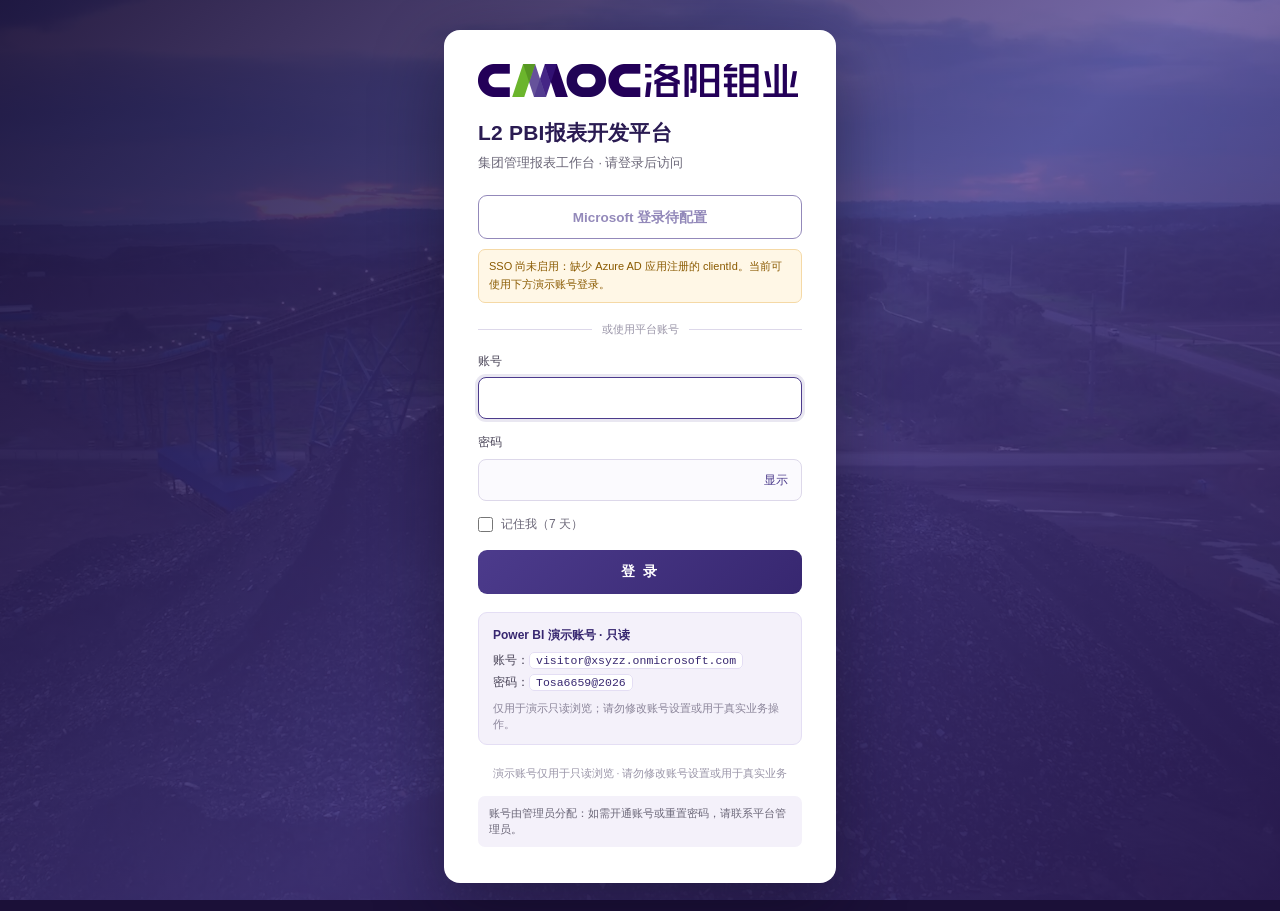
==== commit cb1f3390: "自动更新：同步 345 项目 2026-11-20 06:51" ====
--- a/index.html
+++ b/index.html
@@ -7,10 +7,10 @@
 <meta name="robots" content="noindex,nofollow">
 <meta http-equiv="Cache-Control" content="no-cache">
 <title>CMOC L2 PBI报表开发平台 · 工作台</title>
-<script src="assets/auth.config.js?v=20261120a"></script>
-<script src="assets/auth-guard.js?v=20261120a"></script>
+<script src="assets/auth.config.js?v=20261120b"></script>
+<script src="assets/auth-guard.js?v=20261120b"></script>
 <link rel="icon" href="data:image/svg+xml,%3Csvg xmlns='http://www.w3.org/2000/svg' viewBox='0 0 32 32'%3E%3Crect width='32' height='32' rx='7' fill='%234C3B8C'/%3E%3Ctext x='16' y='21' text-anchor='middle' font-family='Arial' font-size='13' font-weight='700' fill='white'%3EL2%3C/text%3E%3C/svg%3E">
-<link rel="stylesheet" href="assets/style.css?v=20261120a">
+<link rel="stylesheet" href="assets/style.css?v=20261120b">
 </head>
 <body>
 
@@ -71,12 +71,12 @@
   </div>
 </noscript>
 
-<script src="assets/data.js?v=20261120a"></script>
-<script src="assets/ui-spec.js?v=20261120a"></script>
-<script src="assets/auth.js?v=20261120a"></script>
-<script src="assets/ask-snapshot.js?v=20261120a"></script>
-<script src="assets/chat-index.js?v=20261120a"></script>
-<script src="assets/chat.js?v=20261120a"></script>
-<script src="assets/app.js?v=20261120a"></script>
+<script src="assets/data.js?v=20261120b"></script>
+<script src="assets/ui-spec.js?v=20261120b"></script>
+<script src="assets/auth.js?v=20261120b"></script>
+<script src="assets/ask-snapshot.js?v=20261120b"></script>
+<script src="assets/chat-index.js?v=20261120b"></script>
+<script src="assets/chat.js?v=20261120b"></script>
+<script src="assets/app.js?v=20261120b"></script>
 </body>
 </html>
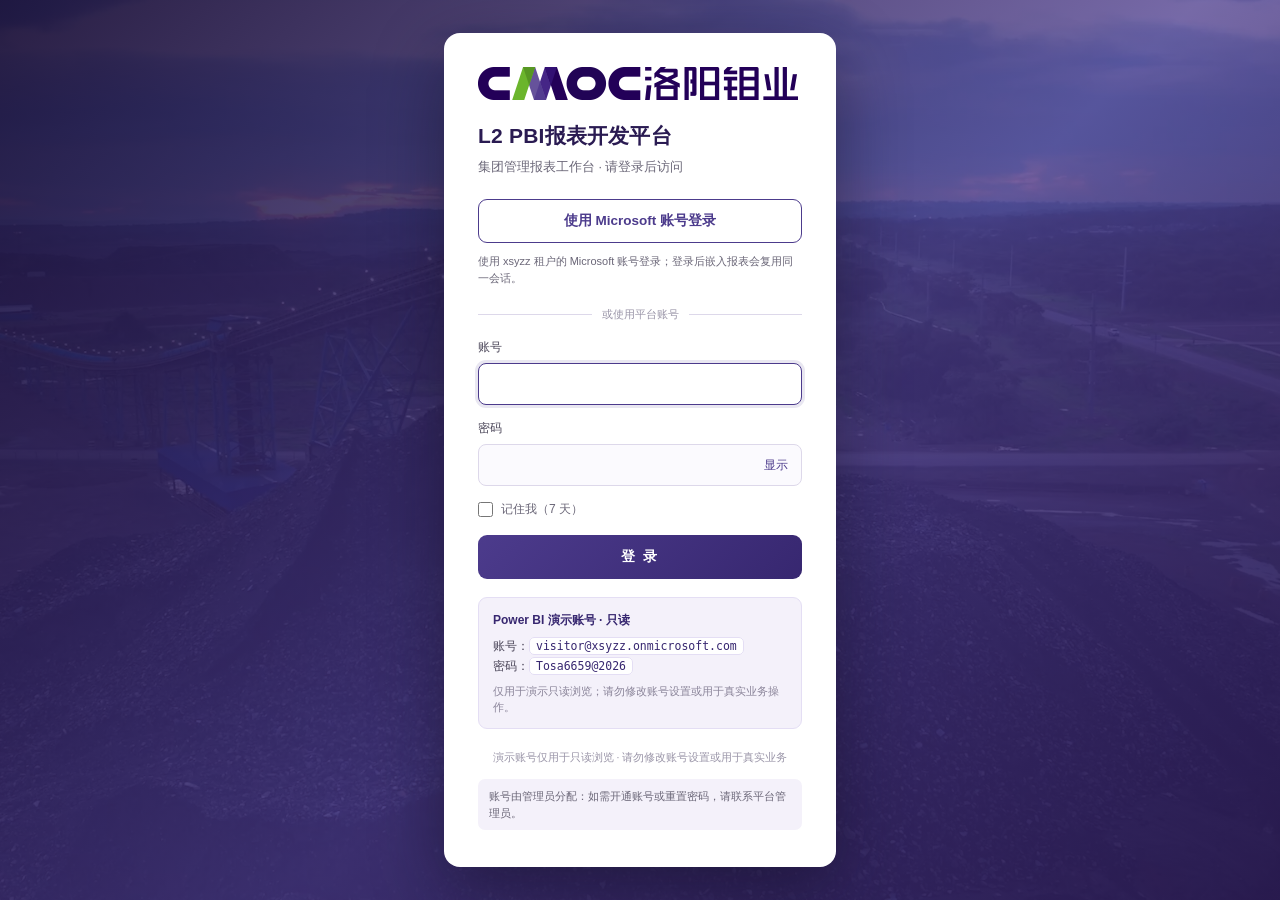
==== commit 3045f6f6: "自动更新：同步 345 项目 2026-11-20 07:05" ====
--- a/index.html
+++ b/index.html
@@ -7,10 +7,10 @@
 <meta name="robots" content="noindex,nofollow">
 <meta http-equiv="Cache-Control" content="no-cache">
 <title>CMOC L2 PBI报表开发平台 · 工作台</title>
-<script src="assets/auth.config.js?v=20261120b"></script>
-<script src="assets/auth-guard.js?v=20261120b"></script>
+<script src="assets/auth.config.js?v=20261120c"></script>
+<script src="assets/auth-guard.js?v=20261120c"></script>
 <link rel="icon" href="data:image/svg+xml,%3Csvg xmlns='http://www.w3.org/2000/svg' viewBox='0 0 32 32'%3E%3Crect width='32' height='32' rx='7' fill='%234C3B8C'/%3E%3Ctext x='16' y='21' text-anchor='middle' font-family='Arial' font-size='13' font-weight='700' fill='white'%3EL2%3C/text%3E%3C/svg%3E">
-<link rel="stylesheet" href="assets/style.css?v=20261120b">
+<link rel="stylesheet" href="assets/style.css?v=20261120c">
 </head>
 <body>
 
@@ -71,12 +71,12 @@
   </div>
 </noscript>
 
-<script src="assets/data.js?v=20261120b"></script>
-<script src="assets/ui-spec.js?v=20261120b"></script>
-<script src="assets/auth.js?v=20261120b"></script>
-<script src="assets/ask-snapshot.js?v=20261120b"></script>
-<script src="assets/chat-index.js?v=20261120b"></script>
-<script src="assets/chat.js?v=20261120b"></script>
-<script src="assets/app.js?v=20261120b"></script>
+<script src="assets/data.js?v=20261120c"></script>
+<script src="assets/ui-spec.js?v=20261120c"></script>
+<script src="assets/auth.js?v=20261120c"></script>
+<script src="assets/ask-snapshot.js?v=20261120c"></script>
+<script src="assets/chat-index.js?v=20261120c"></script>
+<script src="assets/chat.js?v=20261120c"></script>
+<script src="assets/app.js?v=20261120c"></script>
 </body>
 </html>
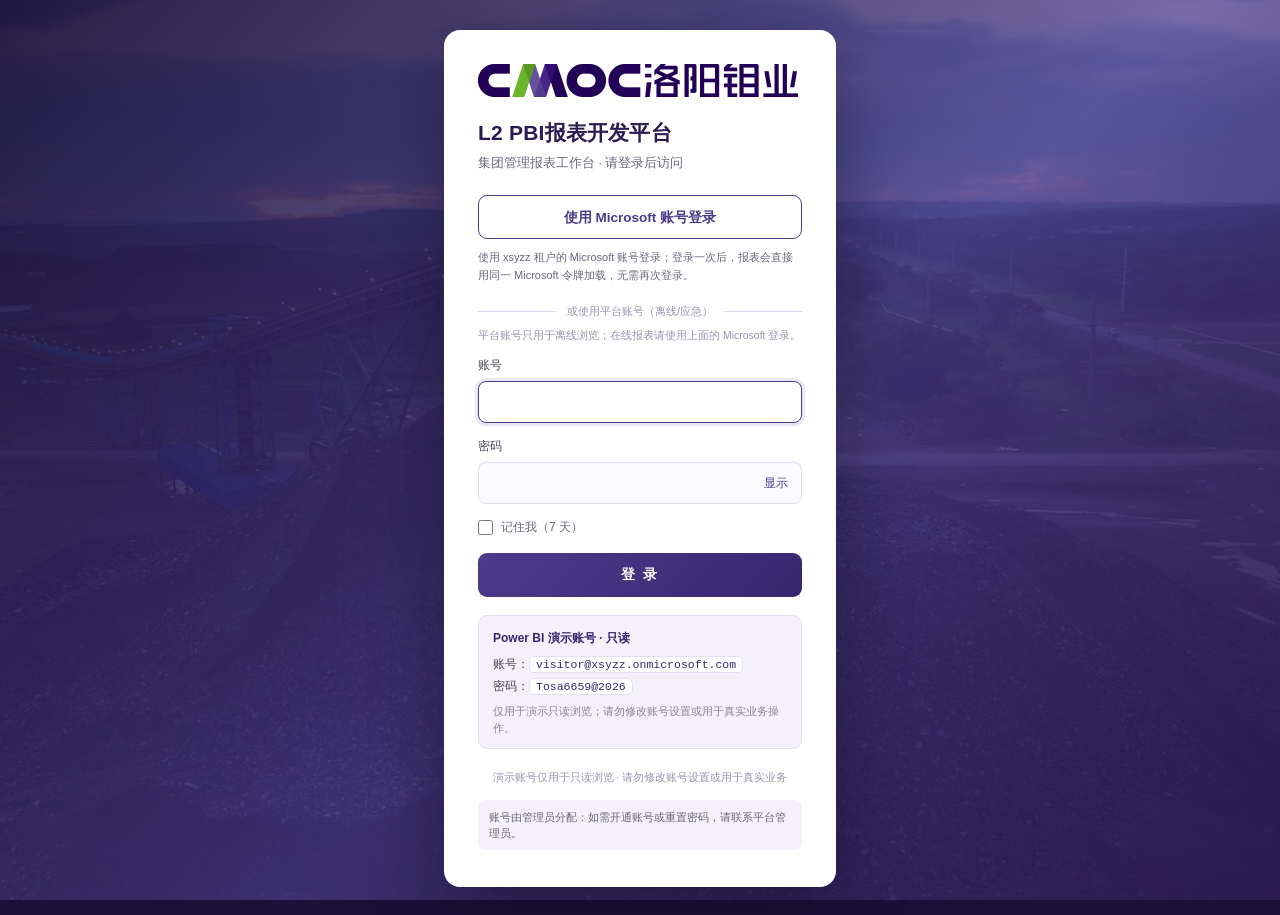
==== commit ed8ad34d: "docs: 登录页标注一次登录与离线兜底说明" ====
--- a/index.html
+++ b/index.html
@@ -7,10 +7,10 @@
 <meta name="robots" content="noindex,nofollow">
 <meta http-equiv="Cache-Control" content="no-cache">
 <title>CMOC L2 PBI报表开发平台 · 工作台</title>
-<script src="assets/auth.config.js?v=20261120c"></script>
-<script src="assets/auth-guard.js?v=20261120c"></script>
+<script src="assets/auth.config.js?v=20261120g"></script>
+<script src="assets/auth-guard.js?v=20261120g"></script>
 <link rel="icon" href="data:image/svg+xml,%3Csvg xmlns='http://www.w3.org/2000/svg' viewBox='0 0 32 32'%3E%3Crect width='32' height='32' rx='7' fill='%234C3B8C'/%3E%3Ctext x='16' y='21' text-anchor='middle' font-family='Arial' font-size='13' font-weight='700' fill='white'%3EL2%3C/text%3E%3C/svg%3E">
-<link rel="stylesheet" href="assets/style.css?v=20261120c">
+<link rel="stylesheet" href="assets/style.css?v=20261120g">
 </head>
 <body>
 
@@ -71,12 +71,16 @@
   </div>
 </noscript>
 
-<script src="assets/data.js?v=20261120c"></script>
-<script src="assets/ui-spec.js?v=20261120c"></script>
-<script src="assets/auth.js?v=20261120c"></script>
-<script src="assets/ask-snapshot.js?v=20261120c"></script>
-<script src="assets/chat-index.js?v=20261120c"></script>
-<script src="assets/chat.js?v=20261120c"></script>
-<script src="assets/app.js?v=20261120c"></script>
+<script src="assets/data.js?v=20261120g"></script>
+<script src="assets/ui-spec.js?v=20261120g"></script>
+<script src="assets/auth.js?v=20261120g"></script>
+<script src="assets/ask-snapshot.js?v=20261120g"></script>
+<script src="assets/chat-index.js?v=20261120g"></script>
+<script src="assets/chat.js?v=20261120g"></script>
+<script src="assets/app.js?v=20261120g"></script>
+<script src="assets/vendor/msal-browser.min.js?v=20261120g"></script>
+<script src="assets/sso.config.js?v=20261120g"></script>
+<script src="assets/vendor/powerbi-client.min.js?v=20261120g"></script>
+<script src="assets/pbi-embed.js?v=20261120g"></script>
 </body>
 </html>
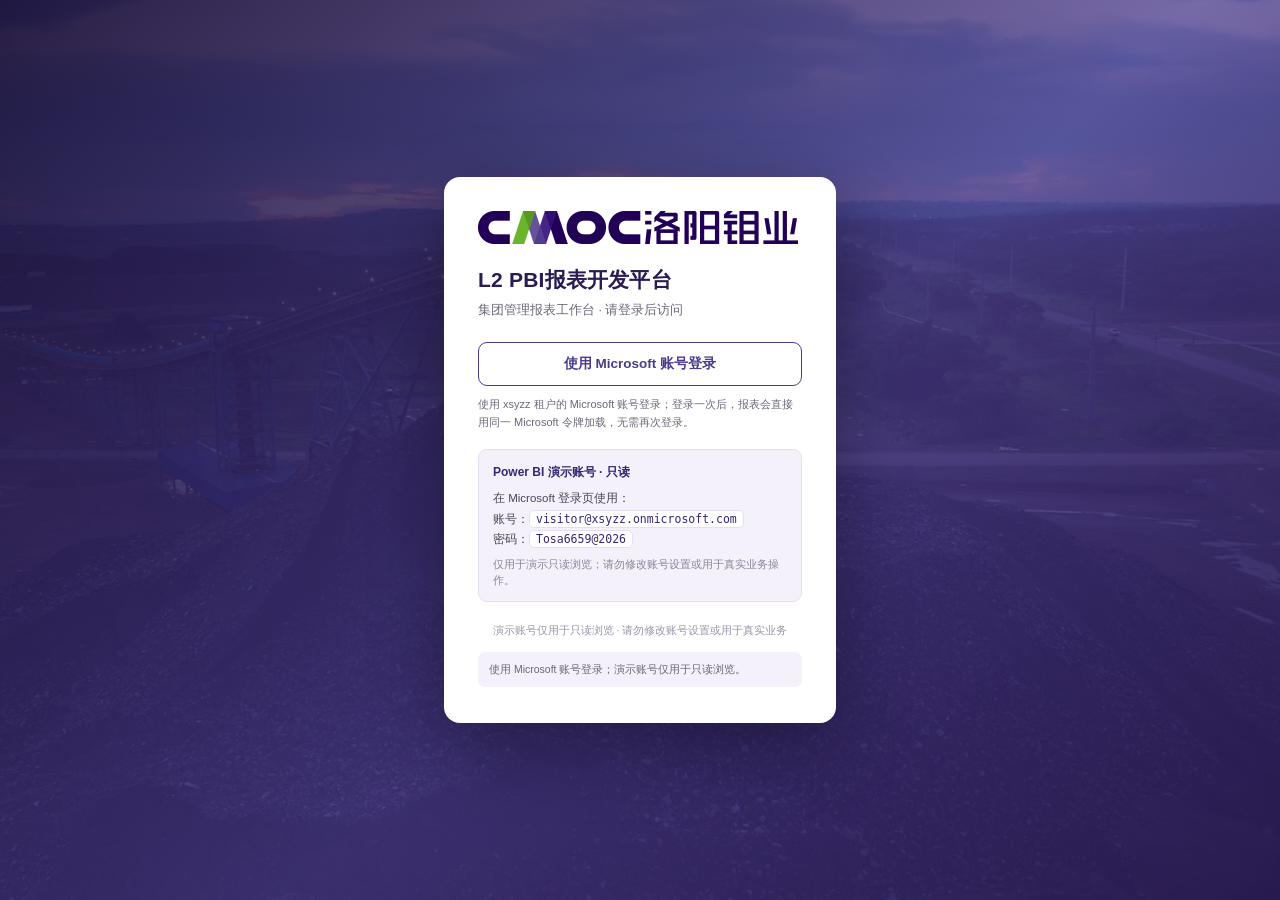
==== commit 453af52d: "自动更新：同步 345 项目 2026-11-20 07:43" ====
--- a/index.html
+++ b/index.html
@@ -7,10 +7,10 @@
 <meta name="robots" content="noindex,nofollow">
 <meta http-equiv="Cache-Control" content="no-cache">
 <title>CMOC L2 PBI报表开发平台 · 工作台</title>
-<script src="assets/auth.config.js?v=20261120g"></script>
-<script src="assets/auth-guard.js?v=20261120g"></script>
+<script src="assets/auth.config.js?v=20261120h"></script>
+<script src="assets/auth-guard.js?v=20261120h"></script>
 <link rel="icon" href="data:image/svg+xml,%3Csvg xmlns='http://www.w3.org/2000/svg' viewBox='0 0 32 32'%3E%3Crect width='32' height='32' rx='7' fill='%234C3B8C'/%3E%3Ctext x='16' y='21' text-anchor='middle' font-family='Arial' font-size='13' font-weight='700' fill='white'%3EL2%3C/text%3E%3C/svg%3E">
-<link rel="stylesheet" href="assets/style.css?v=20261120g">
+<link rel="stylesheet" href="assets/style.css?v=20261120h">
 </head>
 <body>
 
@@ -71,16 +71,16 @@
   </div>
 </noscript>
 
-<script src="assets/data.js?v=20261120g"></script>
-<script src="assets/ui-spec.js?v=20261120g"></script>
-<script src="assets/auth.js?v=20261120g"></script>
-<script src="assets/ask-snapshot.js?v=20261120g"></script>
-<script src="assets/chat-index.js?v=20261120g"></script>
-<script src="assets/chat.js?v=20261120g"></script>
-<script src="assets/app.js?v=20261120g"></script>
-<script src="assets/vendor/msal-browser.min.js?v=20261120g"></script>
-<script src="assets/sso.config.js?v=20261120g"></script>
-<script src="assets/vendor/powerbi-client.min.js?v=20261120g"></script>
-<script src="assets/pbi-embed.js?v=20261120g"></script>
+<script src="assets/data.js?v=20261120h"></script>
+<script src="assets/ui-spec.js?v=20261120h"></script>
+<script src="assets/auth.js?v=20261120h"></script>
+<script src="assets/ask-snapshot.js?v=20261120h"></script>
+<script src="assets/chat-index.js?v=20261120h"></script>
+<script src="assets/chat.js?v=20261120h"></script>
+<script src="assets/app.js?v=20261120h"></script>
+<script src="assets/vendor/msal-browser.min.js?v=20261120h"></script>
+<script src="assets/sso.config.js?v=20261120h"></script>
+<script src="assets/vendor/powerbi-client.min.js?v=20261120h"></script>
+<script src="assets/pbi-embed.js?v=20261120h"></script>
 </body>
 </html>
